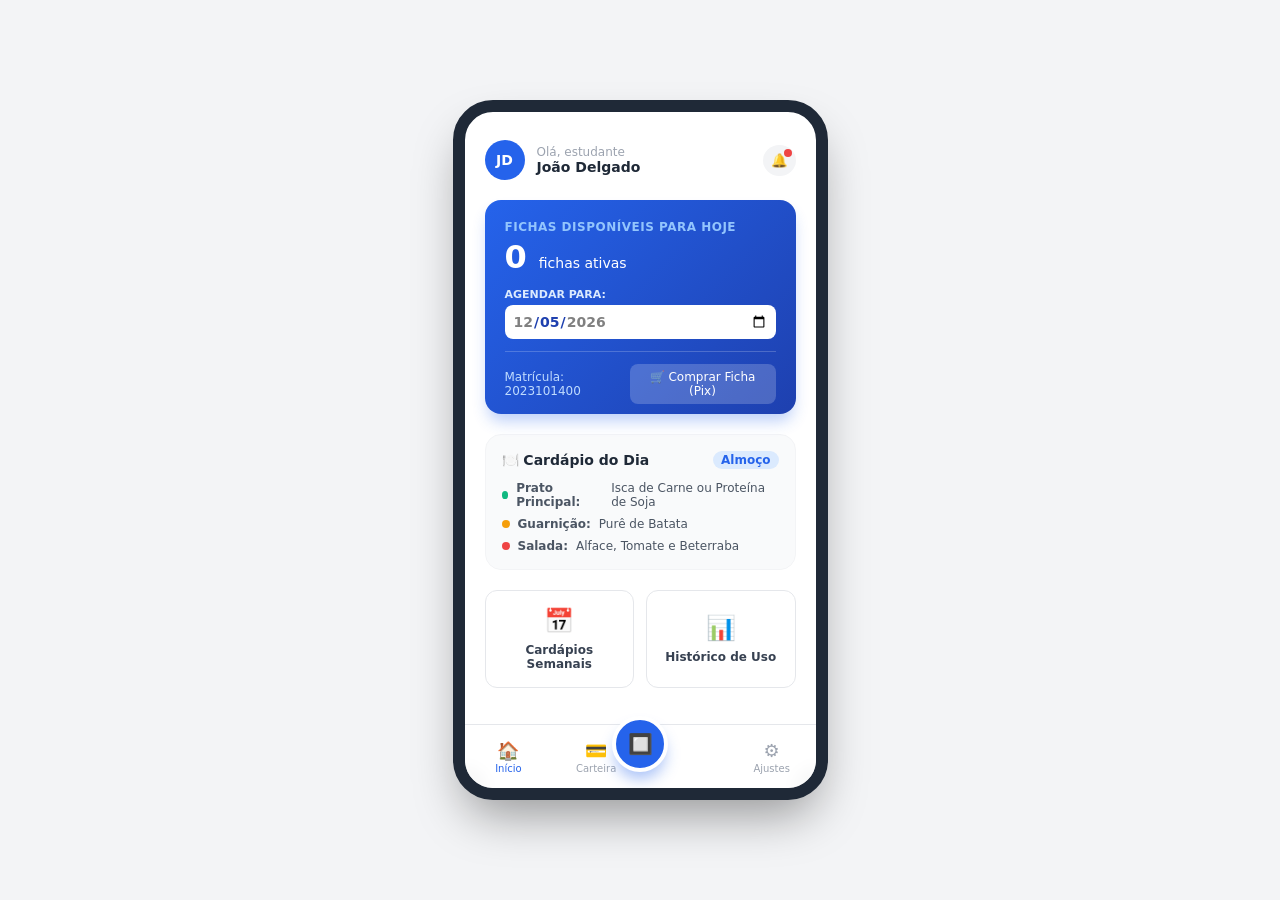
==== aluno.html @ 6d4ada09 "Add files via upload" ====
<!DOCTYPE html> 
<html lang="pt-BR"> 
<head> 
    <meta charset="UTF-8"> 
    <meta name="viewport" content="width=device-width, initial-scale=1.0, maximum-scale=1.0, user-scalable=no"> 
    <title>App RU - Aluno</title> 
    <!-- Vinculando o arquivo CSS externo --> 
    <link rel="stylesheet" href="style-aluno.css"> 
</head> 
<body> 

    <!-- CONTAINER ESTILO CELULAR --> 
    <div class="app-container"> 
        
        <!-- CONTEÚDO ROLÁVEL --> 
        <main class="app-main"> 
            
            <!-- Topo do App --> 
            <header class="app-header"> 
                <div class="profile-section"> 
                    <div class="avatar">JD</div> 
                    <div class="profile-info"> 
                        <p class="welcome-text">Olá, estudante</p> 
                        <h2 class="user-name">João Delgado</h2> 
                    </div> 
                </div> 
                <button class="btn-notification"> 
                    🔔<span class="notification-badge"></span> 
                </button> 
            </header> 

            <!-- CARD: GERENCIADOR DE FICHAS --> 
            <section class="wallet-card"> 
                <p class="wallet-label">Fichas Disponíveis Para Hoje</p> 
                <div class="wallet-balance"> 
                    <span class="amount" id="contador-fichas">0</span> 
                    <span class="currency" style="font-size: 14px; margin-left: 8px; font-weight: 500;">fichas ativas</span> 
                </div> 
                
                <!-- SELETOR DE DATA OBRIGATÓRIO -->
                <div style="margin-top: 12px;">
                    <label for="data-refeicao" style="font-size: 11px; display: block; margin-bottom: 4px; color: #dbeafe; font-weight: 600; text-transform: uppercase;">Agendar para:</label>
                    <input type="date" id="data-refeicao" style="width: 100%; padding: 8px; border-radius: 8px; border: none; font-size: 14px; color: #1e40af; font-weight: bold; background-color: #ffffff; outline: none;">
                </div>

                <div class="wallet-footer" style="margin-top: 12px; padding-top: 12px; border-top: 1px solid rgba(255,255,255,0.2);"> 
                    <span class="registration-number">Matrícula: 2023101400</span> 
                    <button class="btn-recharge" onclick="abrilModalPix()">🛒 Comprar Ficha (Pix)</button> 
                </div> 
            </section> 

            <!-- Cardápio do Dia --> 
            <section class="menu-card"> 
                <div class="menu-header"> 
                    <h3 class="menu-title">🍽️ Cardápio do Dia</h3> 
                    <span class="menu-badge">Almoço</span> 
                </div> 
                <ul class="menu-list"> 
                    <li><span class="status-dot green"></span> <strong>Prato Principal:</strong> Isca de Carne ou Proteína de Soja</li> 
                    <li><span class="status-dot yellow"></span> <strong>Guarnição:</strong> Purê de Batata</li> 
                    <li><span class="status-dot red"></span> <strong>Salada:</strong> Alface, Tomate e Beterraba</li> 
                </ul> 
            </section> 

            <!-- Grid de Atalhos Rápidos --> 
            <section class="shortcuts-grid"> 
                <button class="shortcut-item"> 
                    <span class="shortcut-icon">📅</span> 
                    <span class="shortcut-label">Cardápios Semanais</span> 
                </button> 
                <button class="shortcut-item"> 
                    <span class="shortcut-icon">📊</span> 
                    <span class="shortcut-label">Histórico de Uso</span> 
                </button> 
            </section> 
        </main> 

        <!-- BOTÃO FLUTUANTE CENTRAL (Ação de gerar QR Code) --> 
        <div class="fab-container"> 
            <button onclick="abrirModalQR()" class="fab-button">🔲</button> 
        </div> 

        <!-- BARRA DE NAVEGAÇÃO INFERIOR --> 
        <nav class="bottom-nav"> 
            <button class="nav-item active"> 
                <span class="nav-icon">🏠</span> 
                <span class="nav-label">Início</span> 
            </button> 
            <button class="nav-item"> 
                <span class="nav-icon">💳</span> 
                <span class="nav-label">Carteira</span> 
            </button> 
            <div class="nav-spacer"></div> 
            <button class="nav-item"> 
                <span class="nav-icon">⚙️</span> 
                <span class="nav-label">Ajustes</span> 
            </button> 
        </nav> 

        <!-- MODAL: PAGAMENTO VIA PIX -->
        <div id="modalPix" class="modal-overlay hidden">
            <div class="modal-content" style="padding-bottom: 24px;">
                <div class="modal-drag-handle"></div>
                <h4 class="modal-title">Pagamento via Pix</h4>
                <p class="modal-subtitle">Copie a chave abaixo para pagar no app do seu banco</p>
                
                <div style="background-color: #f3f4f6; padding: 12px; border-radius: 8px; margin: 16px 0; font-size: 11px; word-break: break-all; color: #4b5563; font-family: monospace; text-align: left; border: 1px solid #e5e7eb;">
                    00020101021126580014br.gov.bcb.pix0136ru-universitario-mvp-key-202652040000530398654042.00
                </div>

                <button onclick="confirmarPagamentoPix()" class="btn-close-modal" style="background-color: #10b981; color: white; margin-bottom: 8px;">
                    ✅ Simular Pagamento Aprovado
                </button>
                <button onclick="fecharModalPix()" class="btn-close-modal">Cancelar</button>
            </div>
        </div>

        <!-- MODAL: VALIDAR REFEIÇÃO (QR CODE) --> 
        <div id="modalQr" class="modal-overlay hidden"> 
            <div class="modal-content"> 
                <div class="modal-drag-handle"></div> 
                <h4 class="modal-title">Acesso ao Refeitório</h4> 
                <p class="modal-subtitle">Aproxime o código abaixo da tela da catraca</p> 
                
                <div class="qr-placeholder" style="flex-direction: column; gap: 8px;"> 
                    <div style="font-size: 42px;">🔲</div>
                    <span id="texto-id-ficha" style="font-size: 14px; font-weight: bold; color: #1e1e1e; background-color: #e0e7ff; padding: 4px 12px; border-radius: 6px;">CÓDIGO</span>
                </div> 

                <!-- EXIBIÇÃO DA JANELA DE ATENDIMENTO SUGERIDA -->
                <div style="background-color: #f0fdf4; border: 1px solid #bbf7d0; padding: 12px; border-radius: 12px; margin: 12px 0; text-align: center;">
                    <p style="font-size: 11px; color: #166534; font-weight: 700; text-transform: uppercase; letter-spacing: 0.5px;">⏰ Janela de Atendimento Sugerida</p>
                    <p id="texto-janela-horario" style="font-size: 18px; font-weight: 900; color: #14532d; margin-top: 2px;">11:00 às 11:10</p>
                    <p style="font-size: 10px; color: #166534; margin-top: 2px;">Compareça neste intervalo para evitar filas.</p>
                </div>
                
                <button onclick="fecharModalQR()" class="btn-close-modal">Fechar</button> 
            </div> 
        </div> 

        <!-- POP-UP INTERNO CUSTOMIZADO -->
        <div id="popUpAviso" class="modal-overlay hidden" style="align-items: center; padding: 24px; background-color: rgba(0,0,0,0.4); z-index: 999;">
            <div class="modal-content" style="border-radius: 20px; padding: 24px; box-shadow: 0 10px 25px rgba(0,0,0,0.1);">
                <div style="font-size: 32px; margin-bottom: 8px;" id="aviso-icone">ℹ️</div>
                <h4 class="modal-title" id="aviso-titulo" style="margin-bottom: 8px;">Aviso do Sistema</h4>
                <p class="modal-subtitle" id="aviso-mensagem" style="font-size: 13px; color: #4b5563; margin-bottom: 20px;">Mensagem.</p>
                <button onclick="fecharPopUpAviso()" class="btn-close-modal" style="background-color: #2563eb; color: white;">Entendi</button>
            </div>
        </div>

    </div> 

    <!-- LOGICA JAVASCRIPT UNIFICADA -->
    <script> 
        // Gerenciador do Pop-up de avisos internos
        function exibirAvisoApp(titulo, mensagem, icone) {
            document.getElementById('aviso-titulo').innerText = titulo;
            document.getElementById('aviso-mensagem').innerText = mensagem;
            document.getElementById('aviso-icone').innerText = icone || "ℹ️";
            document.getElementById('popUpAviso').classList.remove('hidden');
        }
        function fecharPopUpAviso() {
            document.getElementById('popUpAviso').classList.add('hidden');
        }

        // Controle do Modal do QR Code
        function abrirModalQR() { 
            const fichasValidas = obterFichasValidas();
            if (fichasValidas.length === 0) { 
                exibirAvisoApp("Nenhuma Ficha Ativa", "Você não possui nenhuma ficha válida para o dia de hoje!", "⚠️");
                return; 
            } 
            
            // Carrega os dados da ficha de hoje na tela do modal
            const fichaDoAluno = fichasValidas[0];
            document.getElementById('texto-id-ficha').innerText = fichaDoAluno.id;
            document.getElementById('texto-janela-horario').innerText = fichaDoAluno.janelaHorario || "11:00 às 11:10";
            
            document.getElementById('modalQr').classList.remove('hidden'); 
        } 
        function fecharModalQR() { document.getElementById('modalQr').classList.add('hidden'); } 

        // Controle do Modal do Pix
        function abrilModalPix() {
            if (verificarFichaExistente()) {
                exibirAvisoApp("Compra Bloqueada", "Você já possui uma ficha ativa na sua conta. Só é permitido uma por vez.", "🔒");
                return;
            }
            document.getElementById('modalPix').classList.remove('hidden');
        }
        function fecharModalPix() { document.getElementById('modalPix').classList.add('hidden'); }

        // Formata data atual (AAAA-MM-DD)
        function obterDataFormatada(diasParaAdicionar) { 
            const data = new Date(); 
            data.setDate(data.getDate() + diasParaAdicionar); 
            const ano = data.getFullYear(); 
            const mes = String(data.getMonth() + 1).padStart(2, '0'); 
            const dia = String(data.getDate()).padStart(2, '0'); 
            return ano + '-' + mes + '-' + dia; 
        } 

        function configurarCalendario() { 
            const campoData = document.getElementById('data-refeicao'); 
            if (!campoData) return; 
            campoData.min = obterDataFormatada(0);   
            campoData.max = obterDataFormatada(1); 
            campoData.value = obterDataFormatada(0); 
        } 

        // Retorna a lista de fichas ativas para HOJE
        function obterFichasValidas() { 
            const lista = obterTodasFichas();
            const hoje = obterDataFormatada(0); 
            return lista.filter(function(f) {
                return f.dataValidade === hoje && f.status === 'disponivel';
            }); 
        } 

        // Busca todas as fichas salvas na memória local
        function obterTodasFichas() {
            try { 
                const banco = localStorage.getItem('fichasRU'); 
                return banco ? JSON.parse(banco) : [];
            } catch (e) { return []; }
        }

        function verificarFichaExistente() {
            return obterTodasFichas().some(function(f) {
                return f.status === 'disponivel';
            });
        }

        function atualizarTelaContador() { 
            const contador = document.getElementById('contador-fichas'); 
            if (contador) { contador.innerText = obterFichasValidas().length; } 
        } 

        // Regra para cálculo automático do horário em blocos de 10 minutos
        function calcularJanelaHorario(dataEscolhida) {
            const listaFichas = obterTodasFichas();
            const fichasDoDia = listaFichas.filter(function(ficha) {
                return ficha.dataValidade === dataEscolhida;
            });

            const posicaoFila = fichasDoDia.length;
            const alunosPorBloco = 2; // Limite de testes do MVP
            const blocosParaPular = Math.floor(posicaoFila / alunosPorBloco);

            const horaInicioRU = 11;
            const minutoInicioRU = 0;

            const minutosTotaisInicio = (horaInicioRU * 60) + minutoInicioRU + (blocosParaPular * 10);
            const minutosTotaisFim = minutosTotaisInicio + 10;

            const horaSugeridaInicio = String(Math.floor(minutosTotaisInicio / 60)).padStart(2, '0');
            const minSugeridoInicio = String(minutosTotaisInicio % 60).padStart(2, '0');

            const horaSugeridaFim = String(Math.floor(minutosTotaisFim / 60)).padStart(2, '0');
            const minSugeridoFim = String(minutosTotaisFim % 60).padStart(2, '0');

            return horaSugeridaInicio + ":" + minSugeridoInicio + " às " + horaSugeridaFim + ":" + minSugeridoFim;
        }

        // Processa o pagamento simulado via Pix
        function confirmarPagamentoPix() {
            const dataEscolhida = document.getElementById('data-refeicao').value;
            const horarioSugerido = calcularJanelaHorario(dataEscolhida);

            const novaFicha = { 
                id: "RU-" + Math.floor(100000 + Math.random() * 900000), 
                dataValidade: dataEscolhida, 
                status: "disponivel",
                janelaHorario: horarioSugerido
            }; 

            const listaFichas = obterTodasFichas();
            listaFichas.push(novaFicha); 
            localStorage.setItem('fichasRU', JSON.stringify(listaFichas)); 

            fecharModalPix();
            
            const partes = dataEscolhida.split('-');
            const dataVisual = partes[2] + '/' + partes[1] + '/' + partes[0];
            
            exibirAvisoApp(
                "Ficha Gerada!", 
                "Sua ficha para o dia " + dataVisual + " foi adicionada. Sua janela sugerida é das " + horarioSugerido + ".", 
                "🎉"
            );
            
            atualizarTelaContador(); 
        }

        // Inicializador automático ao carregar a página
        window.addEventListener('DOMContentLoaded', function() { 
            configurarCalendario(); 
            atualizarTelaContador(); 

            const cardapioSalvo = localStorage.getItem('cardapioRU'); 
            if (cardapioSalvo) { 
                try { 
                    const cardapio = JSON.parse(cardapioSalvo); 
                    const menuList = document.querySelector('.menu-list'); 
                    if (menuList && cardapio) { 
                        menuList.innerHTML = 
                            '<li><span class="status-dot green"></span> <strong>Prato Principal:</strong> ' + (cardapio.principal || "Não informado") + '</li>' + 
                            '<li><span class="status-dot yellow"></span> <strong>Opção Veg:</strong> ' + (cardapio.vegetariano || "Não informado") + '</li>' + 
                            '<li><span class="status-dot red"></span> <strong>Guarnição:</strong> ' + (cardapio.acompanhamento || "Não informado") + '</li>'; 
                    } 
                } catch (e) {} 
            } 
        }); 
    </script> 
</body> 
</html>
---- style-aluno.css ----
/* RESET E CONFIGURAÇÕES GLOBAIS */
* {
    margin: 0;
    padding: 0;
    box-sizing: border-box;
    font-family: system-ui, -apple-system, sans-serif;
    -webkit-tap-highlight-color: transparent; /* Remove o flash azul ao tocar no celular */
}

body {
    background-color: #f3f4f6;
    height: 100vh;
    display: flex;
    justify-content: center;
    align-items: center;
    overflow: hidden;
}

/* CONTAINER ESTILO SMARTPHONE */
.app-container {
    background-color: #ffffff;
    width: 100%;
    height: 100vh; /* Ocupa a altura cheia no celular real */
    display: flex;
    flex-direction: column;
    justify-content: space-between;
    position: relative;
    overflow: hidden;
}

/* REGRA PARA COMPUTADOR (Telas maiores que 768px) */
@media (min-width: 768px) {
    .app-container {
        width: 375px;        /* Largura padrão de um celular no computador */
        height: 700px;       /* Altura padrão proporcional */
        border-radius: 40px; /* Bordas arredondadas imitando o aparelho */
        box-shadow: 0 25px 50px -12px rgba(0, 0, 0, 0.4);
        border: 12px solid #1f2937; /* Moldura simulando o celular físico */
    }
}

/* ÁREA DE CONTEÚDO COM ROLAGEM SUTIL */
.app-main {
    flex: 1;
    overflow-y: auto;
    padding: 20px;
    padding-bottom: 100px; /* Garante que o conteúdo não fique escondido sob os menus */
    display: flex;
    flex-direction: column;
    gap: 20px;
}

/* ESCONDER BARRA DE ROLAGEM PADRÃO */
.app-main::-webkit-scrollbar {
    display: none;
}

/* TOPO / HEADER */
.app-header {
    display: flex;
    justify-content: space-between;
    align-items: center;
    padding-top: 8px;
}

.profile-section {
    display: flex;
    align-items: center;
    gap: 12px;
}

.avatar {
    width: 40px;
    height: 40px;
    background-color: #2563eb;
    color: #ffffff;
    border-radius: 50%;
    display: flex;
    align-items: center;
    justify-content: center;
    font-weight: bold;
    font-size: 14px;
}

.welcome-text {
    font-size: 12px;
    color: #9ca3af;
}

.user-name {
    font-size: 14px;
    font-weight: 700;
    color: #1f2937;
}

.btn-notification {
    background-color: #f3f4f6;
    border: none;
    padding: 8px;
    border-radius: 50%;
    cursor: pointer;
    position: relative;
}

.notification-badge {
    position: absolute;
    top: 4px;
    right: 4px;
    width: 8px;
    height: 8px;
    background-color: #ef4444;
    border-radius: 50%;
}

/* CARTEIRA / WALLET CARD */
.wallet-card {
    background: linear-gradient(135deg, #2563eb, #1e40af);
    border-radius: 16px;
    padding: 20px;
    color: #ffffff;
    position: relative;
    overflow: hidden;
    box-shadow: 0 10px 15px -3px rgba(37, 99, 235, 0.3);
}

.wallet-label {
    font-size: 12px;
    color: #93c5fd;
    text-transform: uppercase;
    letter-spacing: 0.5px;
    font-weight: 600;
}

.wallet-balance {
    display: flex;
    align-items: baseline;
    gap: 4px;
    margin-top: 4px;
}

.currency {
    font-size: 20px;
    font-weight: 500;
}

.amount {
    font-size: 32px;
    font-weight: 900;
}

.wallet-footer {
    margin-top: 16px;
    padding-top: 16px;
    border-top: 1px solid rgba(255, 255, 255, 0.1);
    display: flex;
    justify-content: space-between;
    align-items: center;
}

.registration-number {
    font-size: 12px;
    color: #bfdbfe;
}

.btn-recharge {
    background-color: rgba(255, 255, 255, 0.2);
    border: none;
    color: #ffffff;
    padding: 6px 12px;
    border-radius: 8px;
    font-size: 12px;
    font-weight: 500;
    cursor: pointer;
    transition: background 0.2s;
}

.btn-recharge:hover {
    background-color: rgba(255, 255, 255, 0.3);
}

/* CARDÁPIO */
.menu-card {
    background-color: #f9fafb;
    border: 1px solid #f3f4f6;
    border-radius: 16px;
    padding: 16px;
}

.menu-header {
    display: flex;
    justify-content: space-between;
    align-items: center;
    margin-bottom: 12px;
}

.menu-title {
    font-size: 14px;
    font-weight: 700;
    color: #1f2937;
}

.menu-badge {
    font-size: 12px;
    font-weight: 600;
    color: #2563eb;
    background-color: #dbeafe;
    padding: 2px 8px;
    border-radius: 9999px;
}

.menu-list {
    list-style: none;
    display: flex;
    flex-direction: column;
    gap: 8px;
}

.menu-list li {
    font-size: 12px;
    color: #4b5563;
    display: flex;
    align-items: center;
    gap: 8px;
}

.status-dot {
    width: 8px;
    height: 8px;
    border-radius: 50%;
    display: inline-block;
}
.status-dot.green { background-color: #10b981; }
.status-dot.yellow { background-color: #f59e0b; }
.status-dot.red { background-color: #ef4444; }

/* GRID DE ATALHOS RÁPIDOS */
.shortcuts-grid {
    display: grid;
    grid-template-columns: 1fr 1fr;
    gap: 12px;
}

.shortcut-item {
    background-color: #ffffff;
    border: 1px solid #e5e7eb;
    padding: 16px;
    border-radius: 12px;
    display: flex;
    flex-direction: column;
    align-items: center;
    justify-content: center;
    gap: 8px;
    cursor: pointer;
    transition: all 0.2s;
}

.shortcut-item:active {
    transform: scale(0.95);
    background-color: #f9fafb;
}

.shortcut-icon {
    font-size: 24px;
}

.shortcut-label {
    font-size: 12px;
    font-weight: 600;
    color: #374151;
}

/* NAVEGAÇÃO INFERIOR FIXED (Tab Bar) */
.bottom-nav {
    background-color: rgba(255, 255, 255, 0.85);
    backdrop-filter: blur(10px);
    border-top: 1px solid #e5e7eb;
    position: absolute;
    bottom: 0;
    left: 0;
    right: 0;
    height: 64px;
    display: grid;
    grid-template-columns: repeat(4, 1fr);
    align-items: center;
    z-index: 10;
}

.nav-item {
    background: none;
    border: none;
    display: flex;
    flex-direction: column;
    align-items: center;
    justify-content: center;
    color: #9ca3af;
    cursor: pointer;
}

.nav-item.active {
    color: #2563eb;
}

.nav-icon {
    font-size: 18px;
}

.nav-label {
    font-size: 10px;
    font-weight: 500;
    margin-top: 2px;
}

.nav-spacer {
    height: 100%;
}

/* BOTÃO FLUTUANTE (FAB) */
.fab-container {
    position: absolute;
    bottom: 16px;
    left: 50%;
    transform: translateX(-50%);
    z-index: 20;
}

.fab-button {
    background-color: #2563eb;
    color: #ffffff;
    width: 56px;
    height: 56px;
    border-radius: 50%;
    border: 4px solid #ffffff;
    font-size: 20px;
    cursor: pointer;
    box-shadow: 0 10px 15px -3px rgba(37, 99, 235, 0.4);
    transition: all 0.2s;
    display: flex;
    align-items: center;
    justify-content: center;
}

.fab-button:active {
    transform: scale(0.9);
    background-color: #1e40af;
}

/* MODAL DE EFEITO NATIVO */
.modal-overlay {
    position: absolute;
    inset: 0;
    background-color: rgba(0, 0, 0, 0.6);
    z-index: 30;
    display: flex;
    align-items: flex-end; /* Abre subindo de baixo, estilo iOS */
}

.modal-overlay.hidden {
    display: none;
}

.modal-content {
    background-color: #ffffff;
    width: 100%;
    border-top-left-radius: 24px;
    border-top-right-radius: 24px;
    padding: 24px;
    text-align: center;
}

.modal-drag-handle {
    width: 48px;
    height: 6px;
    background-color: #d1d5db;
    border-radius: 9999px;
    margin: 0 auto 16px auto;
}

.modal-title {
    font-size: 18px;
    font-weight: 700;
    color: #1f2937;
}

.modal-subtitle {
    font-size: 12px;
    color: #6b7280;
    margin-top: 4px;
}

.qr-placeholder {
    width: 192px;
    height: 192px;
    background-color: #f3f4f6;
    margin: 20px auto;
    border-radius: 16px;
    display: flex;
    align-items: center;
    justify-content: center;
    border: 4px dashed #d1d5db;
}

.qr-text {
    color: #9ca3af;
    font-size: 12px;
}

.btn-close-modal {
    background-color: #f3f4f6;
    border: none;
    color: #374151;
    width: 100%;
    padding: 12px;
    border-radius: 12px;
    font-size: 14px;
    font-weight: 600;
    cursor: pointer;
    transition: background 0.2s;
}

.btn-close-modal:hover {
    background-color: #e5e7eb;
}
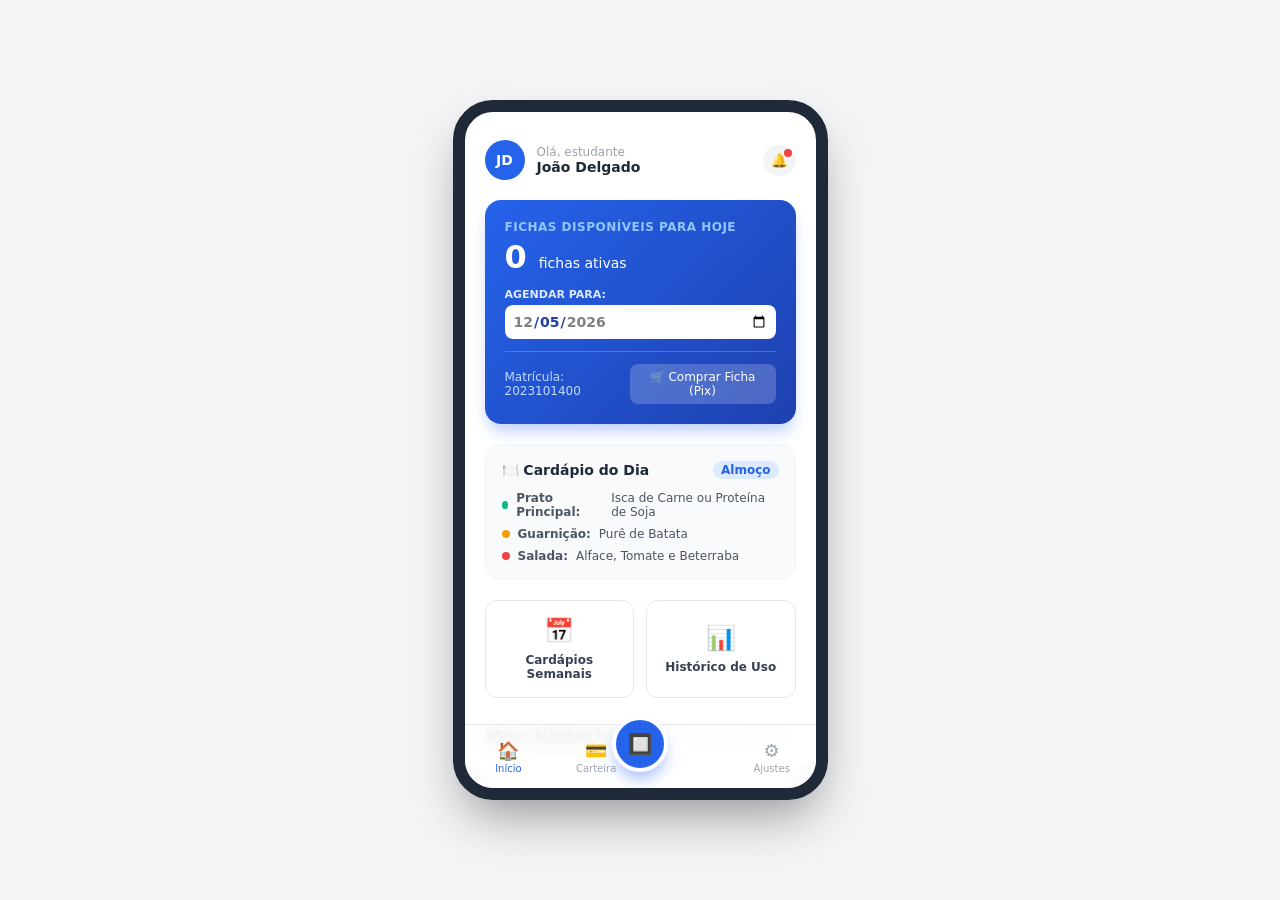
==== commit b0231376: "Add files via upload" ====
--- a/aluno.html
+++ b/aluno.html
@@ -12,81 +12,97 @@
     <!-- CONTAINER ESTILO CELULAR --> 
     <div class="app-container"> 
         
-        <!-- CONTEÚDO ROLÁVEL --> 
-        <main class="app-main"> 
-            
-            <!-- Topo do App --> 
-            <header class="app-header"> 
-                <div class="profile-section"> 
-                    <div class="avatar">JD</div> 
-                    <div class="profile-info"> 
-                        <p class="welcome-text">Olá, estudante</p> 
-                        <h2 class="user-name">João Delgado</h2> 
+                <main class="app-main"> 
+            
+            <!-- SEÇÃO 1: TELA DE INÍCIO (Tudo o que já tínhamos antes) -->
+            <div id="tela-inicio" class="aba-conteudo">
+                <!-- Topo do App --> 
+                <header class="app-header"> 
+                    <div class="profile-section"> 
+                        <div class="avatar">JD</div> 
+                        <div class="profile-info"> 
+                            <p class="welcome-text">Olá, estudante</p> 
+                            <h2 class="user-name">João Delgado</h2> 
+                        </div> 
                     </div> 
-                </div> 
-                <button class="btn-notification"> 
-                    🔔<span class="notification-badge"></span> 
-                </button> 
-            </header> 
-
-            <!-- CARD: GERENCIADOR DE FICHAS --> 
-            <section class="wallet-card"> 
-                <p class="wallet-label">Fichas Disponíveis Para Hoje</p> 
-                <div class="wallet-balance"> 
-                    <span class="amount" id="contador-fichas">0</span> 
-                    <span class="currency" style="font-size: 14px; margin-left: 8px; font-weight: 500;">fichas ativas</span> 
-                </div> 
-                
-                <!-- SELETOR DE DATA OBRIGATÓRIO -->
-                <div style="margin-top: 12px;">
-                    <label for="data-refeicao" style="font-size: 11px; display: block; margin-bottom: 4px; color: #dbeafe; font-weight: 600; text-transform: uppercase;">Agendar para:</label>
-                    <input type="date" id="data-refeicao" style="width: 100%; padding: 8px; border-radius: 8px; border: none; font-size: 14px; color: #1e40af; font-weight: bold; background-color: #ffffff; outline: none;">
+                    <button class="btn-notification"> 
+                        🔔<span class="notification-badge"></span> 
+                    </button> 
+                </header> 
+
+                <!-- CARD: GERENCIADOR DE FICHAS --> 
+                <section class="wallet-card" style="margin-top: 20px;"> 
+                    <p class="wallet-label">Fichas Disponíveis Para Hoje</p> 
+                    <div class="wallet-balance"> 
+                        <span class="amount" id="contador-fichas">0</span> 
+                        <span class="currency" style="font-size: 14px; margin-left: 8px; font-weight: 500;">fichas ativas</span> 
+                    </div> 
+                    
+                    <div style="margin-top: 12px;">
+                        <label for="data-refeicao" style="font-size: 11px; display: block; margin-bottom: 4px; color: #dbeafe; font-weight: 600; text-transform: uppercase;">Agendar para:</label>
+                        <input type="date" id="data-refeicao" style="width: 100%; padding: 8px; border-radius: 8px; border: none; font-size: 14px; color: #1e40af; font-weight: bold; background-color: #ffffff; outline: none;">
+                    </div>
+
+                    <div class="wallet-footer" style="margin-top: 12px; padding-top: 12px; border-top: 1px solid rgba(255,255,255,0.2);"> 
+                        <span class="registration-number">Matrícula: 2023101400</span> 
+                        <button class="btn-recharge" onclick="abrilModalPix()">🛒 Comprar Ficha (Pix)</button> 
+                    </div> 
+                </section> 
+
+                <!-- Cardápio do Dia --> 
+                <section class="menu-card" style="margin-top: 20px;"> 
+                    <div class="menu-header"> 
+                        <h3 class="menu-title">🍽️ Cardápio do Dia</h3> 
+                        <span class="menu-badge">Almoço</span> 
+                    </div> 
+                    <ul class="menu-list"> 
+                        <li><span class="status-dot green"></span> <strong>Prato Principal:</strong> Isca de Carne ou Proteína de Soja</li> 
+                        <li><span class="status-dot yellow"></span> <strong>Guarnição:</strong> Purê de Batata</li> 
+                        <li><span class="status-dot red"></span> <strong>Salada:</strong> Alface, Tomate e Beterraba</li> 
+                    </ul> 
+                </section> 
+
+                <!-- Grid de Atalhos Rápidos --> 
+                <section class="shortcuts-grid" style="margin-top: 20px;"> 
+                    <button class="shortcut-item" onclick="alternarAbas('historico')"> 
+                        <span class="shortcut-icon">📅</span> 
+                        <span class="shortcut-label">Cardápios Semanais</span> 
+                    </button> 
+                    <button class="shortcut-item" onclick="alternarAbas('historico')"> 
+                        <span class="shortcut-icon">📊</span> 
+                        <span class="shortcut-label">Histórico de Uso</span> 
+                    </button> 
+                </section> 
+            </div>
+
+            <!-- SEÇÃO 2: NOVA TELA DE HISTÓRICO (Inicia oculta) -->
+            <div id="tela-historico" class="aba-conteudo hidden">
+                <header class="app-header">
+                    <h2 class="user-name" style="font-size: 18px;">Meu Histórico</h2>
+                    <p class="welcome-text">Extrato de uso de fichas</p>
+                </header>
+
+                <!-- Lista onde o JavaScript vai injetar o histórico -->
+                <div id="lista-historico-fichas" style="margin-top: 20px; display: flex; flex-direction: column; gap: 12px;">
+                    <!-- Injetado dinamicamente -->
                 </div>
-
-                <div class="wallet-footer" style="margin-top: 12px; padding-top: 12px; border-top: 1px solid rgba(255,255,255,0.2);"> 
-                    <span class="registration-number">Matrícula: 2023101400</span> 
-                    <button class="btn-recharge" onclick="abrilModalPix()">🛒 Comprar Ficha (Pix)</button> 
-                </div> 
-            </section> 
-
-            <!-- Cardápio do Dia --> 
-            <section class="menu-card"> 
-                <div class="menu-header"> 
-                    <h3 class="menu-title">🍽️ Cardápio do Dia</h3> 
-                    <span class="menu-badge">Almoço</span> 
-                </div> 
-                <ul class="menu-list"> 
-                    <li><span class="status-dot green"></span> <strong>Prato Principal:</strong> Isca de Carne ou Proteína de Soja</li> 
-                    <li><span class="status-dot yellow"></span> <strong>Guarnição:</strong> Purê de Batata</li> 
-                    <li><span class="status-dot red"></span> <strong>Salada:</strong> Alface, Tomate e Beterraba</li> 
-                </ul> 
-            </section> 
-
-            <!-- Grid de Atalhos Rápidos --> 
-            <section class="shortcuts-grid"> 
-                <button class="shortcut-item"> 
-                    <span class="shortcut-icon">📅</span> 
-                    <span class="shortcut-label">Cardápios Semanais</span> 
-                </button> 
-                <button class="shortcut-item"> 
-                    <span class="shortcut-icon">📊</span> 
-                    <span class="shortcut-label">Histórico de Uso</span> 
-                </button> 
-            </section> 
-        </main> 
+            </div>
+
+        </main>
+
 
         <!-- BOTÃO FLUTUANTE CENTRAL (Ação de gerar QR Code) --> 
         <div class="fab-container"> 
             <button onclick="abrirModalQR()" class="fab-button">🔲</button> 
         </div> 
 
-        <!-- BARRA DE NAVEGAÇÃO INFERIOR --> 
+                <!-- BARRA DE NAVEGAÇÃO INFERIOR --> 
         <nav class="bottom-nav"> 
-            <button class="nav-item active"> 
+            <button id="btn-nav-inicio" class="nav-item active" onclick="alternarAbas('inicio')"> 
                 <span class="nav-icon">🏠</span> 
                 <span class="nav-label">Início</span> 
             </button> 
-            <button class="nav-item"> 
+            <button id="btn-nav-carteira" class="nav-item" onclick="alternarAbas('historico')"> 
                 <span class="nav-icon">💳</span> 
                 <span class="nav-label">Carteira</span> 
             </button> 
@@ -96,6 +112,7 @@
                 <span class="nav-label">Ajustes</span> 
             </button> 
         </nav> 
+
 
         <!-- MODAL: PAGAMENTO VIA PIX -->
         <div id="modalPix" class="modal-overlay hidden">
@@ -180,6 +197,73 @@
         } 
         function fecharModalQR() { document.getElementById('modalQr').classList.add('hidden'); } 
 
+                // NOVA FUNÇÃO: Alterna a visualização entre Início e Histórico/Carteira
+        function alternarAbas(abaAlvo) {
+            const telaInicio = document.getElementById('tela-inicio');
+            const telaHistorico = document.getElementById('tela-historico');
+            const btnInicio = document.getElementById('btn-nav-inicio');
+            const btnCarteira = document.getElementById('btn-nav-carteira');
+
+            if (abaAlvo === 'inicio') {
+                telaInicio.classList.remove('hidden');
+                telaHistorico.classList.add('hidden');
+                btnInicio.classList.add('active');
+                btnCarteira.classList.remove('active');
+            } else if (abaAlvo === 'historico') {
+                telaInicio.classList.add('hidden');
+                telaHistorico.classList.remove('hidden');
+                btnInicio.classList.remove('active');
+                btnCarteira.classList.add('active');
+                // Toda vez que abrir a aba de histórico, renderiza a lista atualizada
+                renderizarHistoricoAbas();
+            }
+        }
+
+        // NOVA FUNÇÃO: Desenha as fichas na tela de extrato
+        function renderizarHistoricoAbas() {
+            const containerHistorico = document.getElementById('lista-historico-fichas');
+            if (!containerHistorico) return;
+
+            const lista = obterTodasFichas();
+
+            if (lista.length === 0) {
+                containerHistorico.innerHTML = '<p style="text-align: center; color: #9ca3af; font-size: 13px; margin-top: 40px;">Você ainda não comprou nenhuma ficha.</p>';
+                return;
+            }
+
+            // Inverte a lista para que a compra mais recente apareça no topo
+            const listaOrdenada = lista.reverse();
+            let htmlGerado = "";
+
+            listaOrdenada.forEach(function(ficha) {
+                const partes = ficha.dataValidade.split('-');
+                const dataFormatada = partes[2] + '/' + partes[1] + '/' + partes[0];
+                
+                // Define cores personalizadas baseadas no status da ficha
+                let badgeCorBg = "#d1fae5";
+                let badgeCorTexto = "#065f46";
+                let statusTexto = "Disponível";
+
+                if (ficha.status === 'usada') {
+                    badgeCorBg = "#f3f4f6";
+                    badgeCorTexto = "#374151";
+                    statusTexto = "Consumida";
+                }
+
+                htmlGerado += 
+                    '<div style="background-color: #ffffff; border: 1px solid #e5e7eb; padding: 14px; border-radius: 12px; display: flex; justify-between: space-between; align-items: center; justify-content: space-between;">' +
+                        '<div>' +
+                            '<p style="font-size: 13px; font-weight: bold; color: #1f2937;">Refeição - RU</p>' +
+                            '<p style="font-size: 11px; color: #6b7280; margin-top: 2px;">Agendado para: ' + dataFormatada + '</p>' +
+                            '<p style="font-size: 10px; color: #9ca3af; font-family: monospace; margin-top: 1px;">' + ficha.id + '</p>' +
+                        '</div>' +
+                        '<span style="background-color: ' + badgeCorBg + '; color: ' + badgeCorTexto + '; font-size: 11px; font-weight: bold; padding: 4px 10px; border-radius: 20px;">' + statusTexto + '</span>' +
+                    '</div>';
+            });
+
+            containerHistorico.innerHTML = htmlGerado;
+        }
+
         // Controle do Modal do Pix
         function abrilModalPix() {
             if (verificarFichaExistente()) {
@@ -290,6 +374,8 @@
             );
             
             atualizarTelaContador(); 
+
+            renderizarHistoricoAbas(); // Adicione esta linha para atualizar o extrato em tempo real se o aluno já estiver na aba
         }
 
         // Inicializador automático ao carregar a página
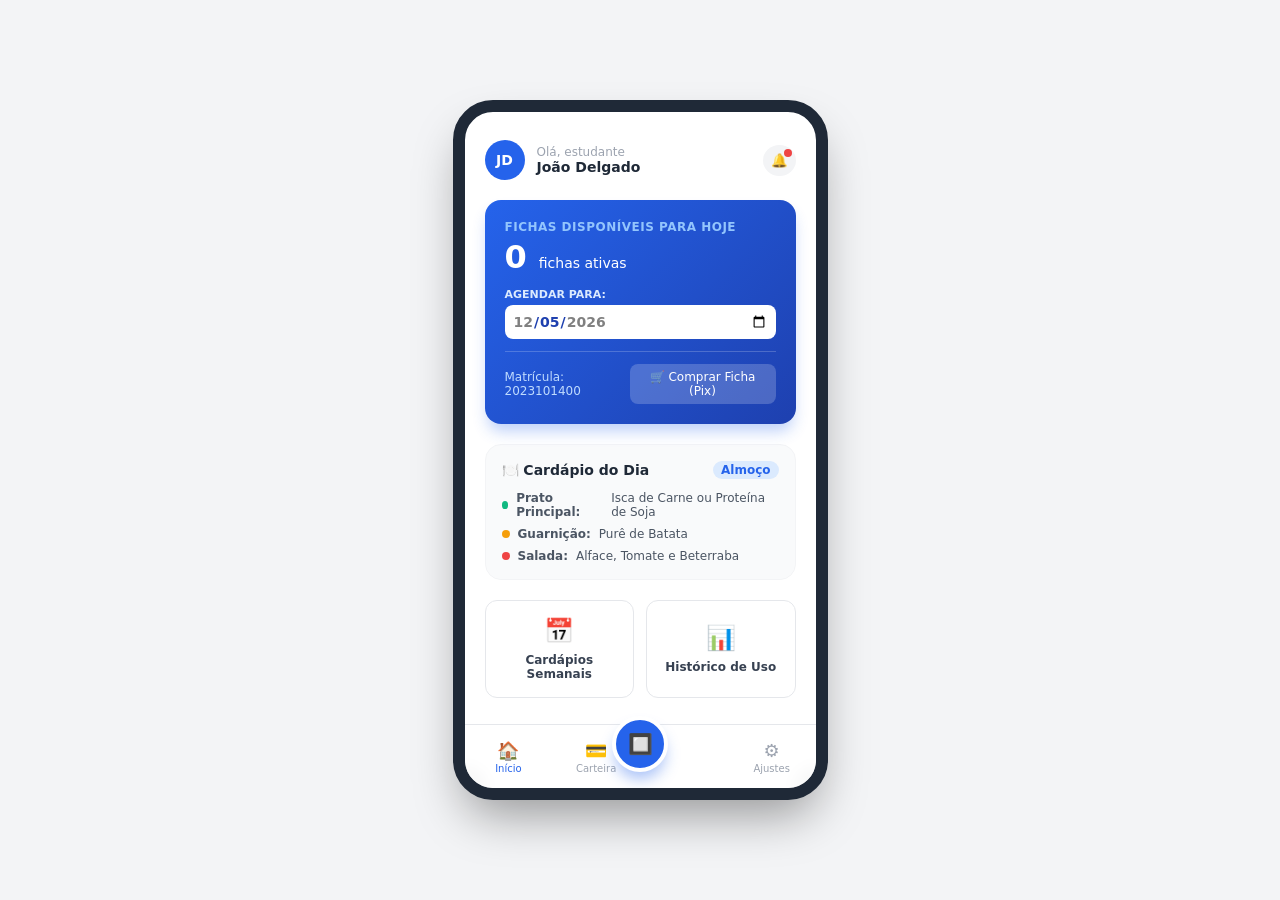
==== commit 4ec414d9: "Add files via upload" ====
--- a/aluno.html
+++ b/aluno.html
@@ -12,9 +12,10 @@
     <!-- CONTAINER ESTILO CELULAR --> 
     <div class="app-container"> 
         
-                <main class="app-main"> 
+        <!-- CONTEÚDO ROLÁVEL --> 
+        <main class="app-main"> 
             
-            <!-- SEÇÃO 1: TELA DE INÍCIO (Tudo o que já tínhamos antes) -->
+            <!-- SEÇÃO 1: TELA DE INÍCIO -->
             <div id="tela-inicio" class="aba-conteudo">
                 <!-- Topo do App --> 
                 <header class="app-header"> 
@@ -75,11 +76,13 @@
                 </section> 
             </div>
 
-            <!-- SEÇÃO 2: NOVA TELA DE HISTÓRICO (Inicia oculta) -->
+            <!-- SEÇÃO 2: TELA DE HISTÓRICO (Inicia oculta) -->
             <div id="tela-historico" class="aba-conteudo hidden">
                 <header class="app-header">
-                    <h2 class="user-name" style="font-size: 18px;">Meu Histórico</h2>
-                    <p class="welcome-text">Extrato de uso de fichas</p>
+                    <div>
+                        <h2 class="user-name" style="font-size: 18px;">Meu Histórico</h2>
+                        <p class="welcome-text">Extrato de uso de fichas</p>
+                    </div>
                 </header>
 
                 <!-- Lista onde o JavaScript vai injetar o histórico -->
@@ -90,13 +93,12 @@
 
         </main>
 
-
         <!-- BOTÃO FLUTUANTE CENTRAL (Ação de gerar QR Code) --> 
         <div class="fab-container"> 
             <button onclick="abrirModalQR()" class="fab-button">🔲</button> 
         </div> 
 
-                <!-- BARRA DE NAVEGAÇÃO INFERIOR --> 
+        <!-- BARRA DE NAVEGAÇÃO INFERIOR --> 
         <nav class="bottom-nav"> 
             <button id="btn-nav-inicio" class="nav-item active" onclick="alternarAbas('inicio')"> 
                 <span class="nav-icon">🏠</span> 
@@ -113,7 +115,6 @@
             </button> 
         </nav> 
 
-
         <!-- MODAL: PAGAMENTO VIA PIX -->
         <div id="modalPix" class="modal-overlay hidden">
             <div class="modal-content" style="padding-bottom: 24px;">
@@ -143,13 +144,6 @@
                     <div style="font-size: 42px;">🔲</div>
                     <span id="texto-id-ficha" style="font-size: 14px; font-weight: bold; color: #1e1e1e; background-color: #e0e7ff; padding: 4px 12px; border-radius: 6px;">CÓDIGO</span>
                 </div> 
-
-                <!-- EXIBIÇÃO DA JANELA DE ATENDIMENTO SUGERIDA -->
-                <div style="background-color: #f0fdf4; border: 1px solid #bbf7d0; padding: 12px; border-radius: 12px; margin: 12px 0; text-align: center;">
-                    <p style="font-size: 11px; color: #166534; font-weight: 700; text-transform: uppercase; letter-spacing: 0.5px;">⏰ Janela de Atendimento Sugerida</p>
-                    <p id="texto-janela-horario" style="font-size: 18px; font-weight: 900; color: #14532d; margin-top: 2px;">11:00 às 11:10</p>
-                    <p style="font-size: 10px; color: #166534; margin-top: 2px;">Compareça neste intervalo para evitar filas.</p>
-                </div>
                 
                 <button onclick="fecharModalQR()" class="btn-close-modal">Fechar</button> 
             </div> 
@@ -167,37 +161,9 @@
 
     </div> 
 
-    <!-- LOGICA JAVASCRIPT UNIFICADA -->
+    <!-- LOGICA JAVASCRIPT CORRIGIDA -->
     <script> 
-        // Gerenciador do Pop-up de avisos internos
-        function exibirAvisoApp(titulo, mensagem, icone) {
-            document.getElementById('aviso-titulo').innerText = titulo;
-            document.getElementById('aviso-mensagem').innerText = mensagem;
-            document.getElementById('aviso-icone').innerText = icone || "ℹ️";
-            document.getElementById('popUpAviso').classList.remove('hidden');
-        }
-        function fecharPopUpAviso() {
-            document.getElementById('popUpAviso').classList.add('hidden');
-        }
-
-        // Controle do Modal do QR Code
-        function abrirModalQR() { 
-            const fichasValidas = obterFichasValidas();
-            if (fichasValidas.length === 0) { 
-                exibirAvisoApp("Nenhuma Ficha Ativa", "Você não possui nenhuma ficha válida para o dia de hoje!", "⚠️");
-                return; 
-            } 
-            
-            // Carrega os dados da ficha de hoje na tela do modal
-            const fichaDoAluno = fichasValidas[0];
-            document.getElementById('texto-id-ficha').innerText = fichaDoAluno.id;
-            document.getElementById('texto-janela-horario').innerText = fichaDoAluno.janelaHorario || "11:00 às 11:10";
-            
-            document.getElementById('modalQr').classList.remove('hidden'); 
-        } 
-        function fecharModalQR() { document.getElementById('modalQr').classList.add('hidden'); } 
-
-                // NOVA FUNÇÃO: Alterna a visualização entre Início e Histórico/Carteira
+        // Alternador de Abas Internas (Início vs Histórico)
         function alternarAbas(abaAlvo) {
             const telaInicio = document.getElementById('tela-inicio');
             const telaHistorico = document.getElementById('tela-historico');
@@ -214,12 +180,11 @@
                 telaHistorico.classList.remove('hidden');
                 btnInicio.classList.remove('active');
                 btnCarteira.classList.add('active');
-                // Toda vez que abrir a aba de histórico, renderiza a lista atualizada
                 renderizarHistoricoAbas();
             }
         }
 
-        // NOVA FUNÇÃO: Desenha as fichas na tela de extrato
+        // Renderiza a lista de extrato de fichas compradas
         function renderizarHistoricoAbas() {
             const containerHistorico = document.getElementById('lista-historico-fichas');
             if (!containerHistorico) return;
@@ -231,15 +196,14 @@
                 return;
             }
 
-            // Inverte a lista para que a compra mais recente apareça no topo
-            const listaOrdenada = lista.reverse();
+            // Inverte a lista para exibir as compras mais recentes no topo
+            const listaOrdenada = [].concat(lista).reverse();
             let htmlGerado = "";
 
             listaOrdenada.forEach(function(ficha) {
                 const partes = ficha.dataValidade.split('-');
                 const dataFormatada = partes[2] + '/' + partes[1] + '/' + partes[0];
                 
-                // Define cores personalizadas baseadas no status da ficha
                 let badgeCorBg = "#d1fae5";
                 let badgeCorTexto = "#065f46";
                 let statusTexto = "Disponível";
@@ -251,10 +215,10 @@
                 }
 
                 htmlGerado += 
-                    '<div style="background-color: #ffffff; border: 1px solid #e5e7eb; padding: 14px; border-radius: 12px; display: flex; justify-between: space-between; align-items: center; justify-content: space-between;">' +
+                    '<div style="background-color: #ffffff; border: 1px solid #e5e7eb; padding: 14px; border-radius: 12px; display: flex; justify-content: space-between; align-items: center; box-shadow: 0 1px 2px rgba(0,0,0,0.05);">' +
                         '<div>' +
                             '<p style="font-size: 13px; font-weight: bold; color: #1f2937;">Refeição - RU</p>' +
-                            '<p style="font-size: 11px; color: #6b7280; margin-top: 2px;">Agendado para: ' + dataFormatada + '</p>' +
+                            '<p style="font-size: 11px; color: #6b7280; margin-top: 2px;">Data: ' + dataFormatada + '</p>' +
                             '<p style="font-size: 10px; color: #9ca3af; font-family: monospace; margin-top: 1px;">' + ficha.id + '</p>' +
                         '</div>' +
                         '<span style="background-color: ' + badgeCorBg + '; color: ' + badgeCorTexto + '; font-size: 11px; font-weight: bold; padding: 4px 10px; border-radius: 20px;">' + statusTexto + '</span>' +
@@ -263,6 +227,29 @@
 
             containerHistorico.innerHTML = htmlGerado;
         }
+
+        // Pop-up de avisos customizado
+        function exibirAvisoApp(titulo, mensagem, icone) {
+            document.getElementById('aviso-titulo').innerText = titulo;
+            document.getElementById('aviso-mensagem').innerText = mensagem;
+            document.getElementById('aviso-icone').innerText = icone || "ℹ️";
+            document.getElementById('popUpAviso').classList.remove('hidden');
+        }
+        function fecharPopUpAviso() {
+            document.getElementById('popUpAviso').classList.add('hidden');
+        }
+
+        // Controle do Modal do QR Code
+        function abrirModalQR() { 
+            const fichasValidas = obterFichasValidas();
+            if (fichasValidas.length === 0) { 
+                exibirAvisoApp("Nenhuma Ficha Ativa", "Você não possui nenhuma ficha válida para o dia de hoje!", "⚠️");
+                return; 
+            } 
+            document.getElementById('texto-id-ficha').innerText = fichasValidas[0].id;
+            document.getElementById('modalQr').classList.remove('hidden'); 
+        } 
+        function fecharModalQR() { document.getElementById('modalQr').classList.add('hidden'); } 
 
         // Controle do Modal do Pix
         function abrilModalPix() {
@@ -320,42 +307,14 @@
             if (contador) { contador.innerText = obterFichasValidas().length; } 
         } 
 
-        // Regra para cálculo automático do horário em blocos de 10 minutos
-        function calcularJanelaHorario(dataEscolhida) {
-            const listaFichas = obterTodasFichas();
-            const fichasDoDia = listaFichas.filter(function(ficha) {
-                return ficha.dataValidade === dataEscolhida;
-            });
-
-            const posicaoFila = fichasDoDia.length;
-            const alunosPorBloco = 2; // Limite de testes do MVP
-            const blocosParaPular = Math.floor(posicaoFila / alunosPorBloco);
-
-            const horaInicioRU = 11;
-            const minutoInicioRU = 0;
-
-            const minutosTotaisInicio = (horaInicioRU * 60) + minutoInicioRU + (blocosParaPular * 10);
-            const minutosTotaisFim = minutosTotaisInicio + 10;
-
-            const horaSugeridaInicio = String(Math.floor(minutosTotaisInicio / 60)).padStart(2, '0');
-            const minSugeridoInicio = String(minutosTotaisInicio % 60).padStart(2, '0');
-
-            const horaSugeridaFim = String(Math.floor(minutosTotaisFim / 60)).padStart(2, '0');
-            const minSugeridoFim = String(minutosTotaisFim % 60).padStart(2, '0');
-
-            return horaSugeridaInicio + ":" + minSugeridoInicio + " às " + horaSugeridaFim + ":" + minSugeridoFim;
-        }
-
         // Processa o pagamento simulado via Pix
         function confirmarPagamentoPix() {
             const dataEscolhida = document.getElementById('data-refeicao').value;
-            const horarioSugerido = calcularJanelaHorario(dataEscolhida);
 
             const novaFicha = { 
                 id: "RU-" + Math.floor(100000 + Math.random() * 900000), 
                 dataValidade: dataEscolhida, 
-                status: "disponivel",
-                janelaHorario: horarioSugerido
+                status: "disponivel"
             }; 
 
             const listaFichas = obterTodasFichas();
@@ -369,13 +328,12 @@
             
             exibirAvisoApp(
                 "Ficha Gerada!", 
-                "Sua ficha para o dia " + dataVisual + " foi adicionada. Sua janela sugerida é das " + horarioSugerido + ".", 
+                "Sua ficha para o dia " + dataVisual + " foi adicionada com sucesso.", 
                 "🎉"
             );
             
             atualizarTelaContador(); 
-
-            renderizarHistoricoAbas(); // Adicione esta linha para atualizar o extrato em tempo real se o aluno já estiver na aba
+            renderizarHistoricoAbas();
         }
 
         // Inicializador automático ao carregar a página
@@ -399,4 +357,4 @@
         }); 
     </script> 
 </body> 
-</html>+</html>
--- a/style-aluno.css
+++ b/style-aluno.css
@@ -420,3 +420,8 @@
 .btn-close-modal:hover {
     background-color: #e5e7eb;
 }
+
+/* REGRA OBRIGATÓRIA PARA O SISTEMA DE ABAS FUNCIONAR */
+.aba-conteudo.hidden {
+    display: none !important;
+}
